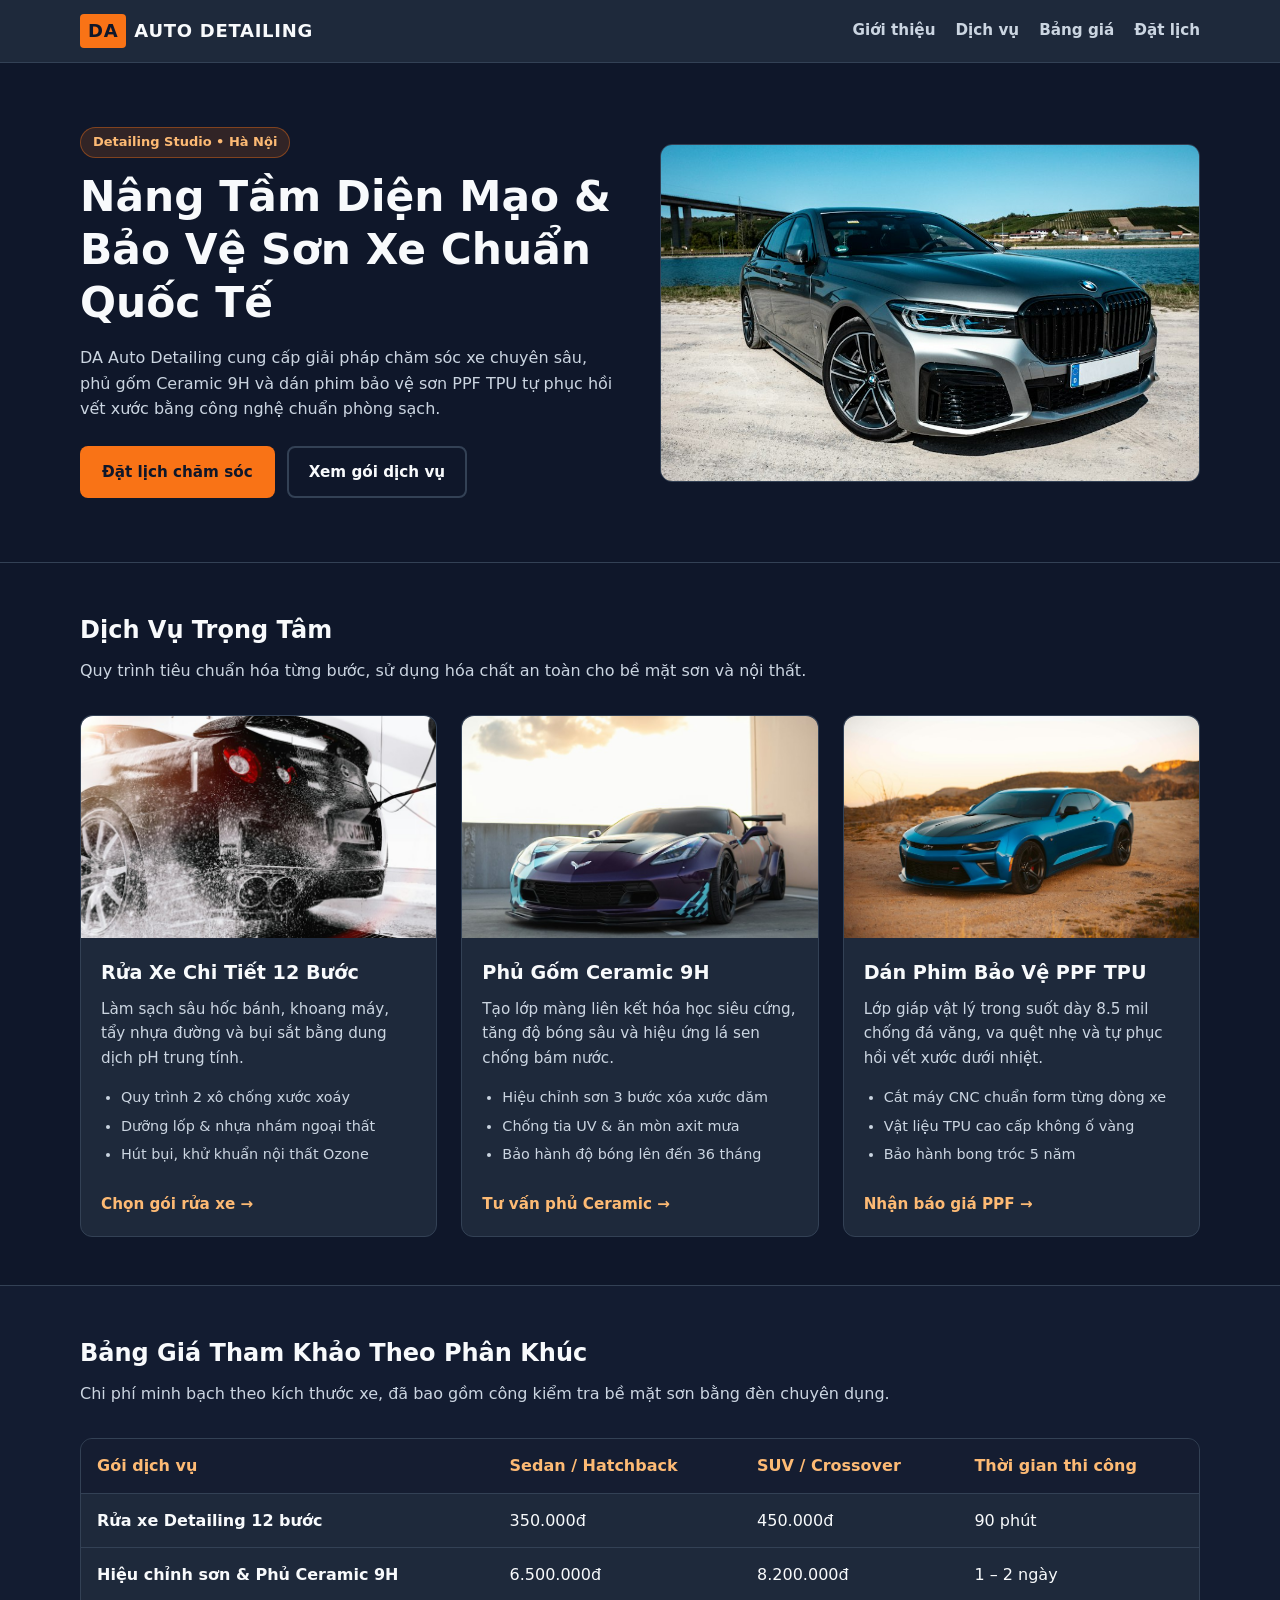
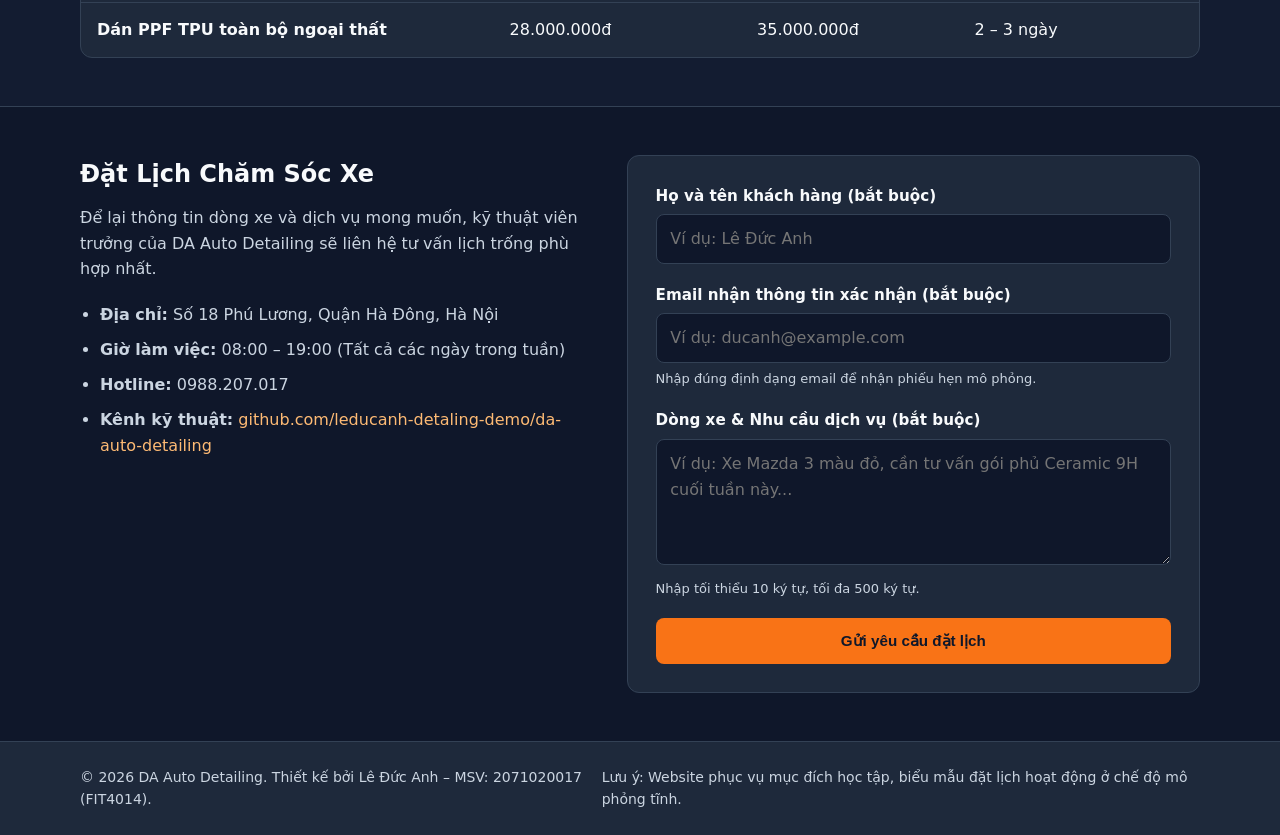
==== index.html @ fca6de33 "Add files via upload" ====
<!DOCTYPE html>
<html lang="vi">

<head>
    <meta charset="UTF-8">
    <meta name="viewport" content="width=device-width, initial-scale=1.0">
    <title>DA Auto Detailing | Chăm Sóc & Bảo Vệ Xe Công Nghệ Cao</title>
    <link rel="stylesheet" href="css/style.css">
</head>

<body>
    <header class="site-header">
        <div class="container header-inner">
            <a href="index.html" class="brand-logo" aria-label="Trang chủ DA Auto Detailing">
                <span class="brand-mark">DA</span> AUTO DETAILING
            </a>
            <nav class="site-nav" aria-label="Điều hướng chính">
                <a href="#gioi-thieu">Giới thiệu</a>
                <a href="#dich-vu">Dịch vụ</a>
                <a href="#bang-gia">Bảng giá</a>
                <a href="#dat-lich">Đặt lịch</a>
            </nav>
        </div>
    </header>

    <main>
        <section id="gioi-thieu" class="hero-section">
            <div class="container hero-inner">
                <div class="hero-text">
                    <span class="hero-badge">Detailing Studio • Hà Nội</span>
                    <h1>Nâng Tầm Diện Mạo &amp; Bảo Vệ Sơn Xe Chuẩn Quốc Tế</h1>
                    <p>
                        DA Auto Detailing cung cấp giải pháp chăm sóc xe chuyên sâu, phủ gốm Ceramic 9H và dán phim bảo
                        vệ sơn PPF TPU tự phục hồi vết xước bằng công nghệ chuẩn phòng sạch.
                    </p>
                    <div class="hero-actions">
                        <a href="#dat-lich" class="btn btn-primary">Đặt lịch chăm sóc</a>
                        <a href="#dich-vu" class="btn btn-outline">Xem gói dịch vụ</a>
                    </div>
                </div>
                <div class="hero-media">
                    <img src="assets/images/hero-detailing.jpg"
                        alt="Kỹ thuật viên đang đánh bóng hiệu chỉnh bề mặt sơn xe thể thao màu đen trong xưởng DA Auto Detailing"
                        width="900" height="600">
                </div>
            </div>
        </section>

        <section id="dich-vu" class="section-block">
            <div class="container">
                <div class="section-head">
                    <h2>Dịch Vụ Trọng Tâm</h2>
                    <p>Quy trình tiêu chuẩn hóa từng bước, sử dụng hóa chất an toàn cho bề mặt sơn và nội thất.</p>
                </div>

                <div class="service-grid">
                    <article class="service-card">
                        <div class="card-thumb">
                            <img src="assets/images/rua-xe-chi-tiet.jpg"
                                alt="Rửa xe chi tiết bằng phương pháp bọt tuyết trung tính không chạm" width="800"
                                height="500">
                        </div>
                        <div class="card-body">
                            <h3>Rửa Xe Chi Tiết 12 Bước</h3>
                            <p>Làm sạch sâu hốc bánh, khoang máy, tẩy nhựa đường và bụi sắt bằng dung dịch pH trung
                                tính.</p>
                            <ul class="feature-list">
                                <li>Quy trình 2 xô chống xước xoáy</li>
                                <li>Dưỡng lốp &amp; nhựa nhám ngoại thất</li>
                                <li>Hút bụi, khử khuẩn nội thất Ozone</li>
                            </ul>
                            <a href="#dat-lich" class="card-link">Chọn gói rửa xe →</a>
                        </div>
                    </article>

                    <article class="service-card">
                        <div class="card-thumb">
                            <img src="assets/images/phu-ceramic.jpg"
                                alt="Bề mặt sơn xe bóng gương sau khi hoàn thiện phủ Ceramic 9H" width="800"
                                height="500">
                        </div>
                        <div class="card-body">
                            <h3>Phủ Gốm Ceramic 9H</h3>
                            <p>Tạo lớp màng liên kết hóa học siêu cứng, tăng độ bóng sâu và hiệu ứng lá sen chống bám
                                nước.</p>
                            <ul class="feature-list">
                                <li>Hiệu chỉnh sơn 3 bước xóa xước dăm</li>
                                <li>Chống tia UV &amp; ăn mòn axit mưa</li>
                                <li>Bảo hành độ bóng lên đến 36 tháng</li>
                            </ul>
                            <a href="#dat-lich" class="card-link">Tư vấn phủ Ceramic →</a>
                        </div>
                    </article>

                    <article class="service-card">
                        <div class="card-thumb">
                            <img src="assets/images/dan-ppf.jpg"
                                alt="Thi công dán phim bảo vệ sơn PPF TPU cho siêu xe thể thao" width="800"
                                height="500">
                        </div>
                        <div class="card-body">
                            <h3>Dán Phim Bảo Vệ PPF TPU</h3>
                            <p>Lớp giáp vật lý trong suốt dày 8.5 mil chống đá văng, va quệt nhẹ và tự phục hồi vết xước
                                dưới nhiệt.</p>
                            <ul class="feature-list">
                                <li>Cắt máy CNC chuẩn form từng dòng xe</li>
                                <li>Vật liệu TPU cao cấp không ố vàng</li>
                                <li>Bảo hành bong tróc 5 năm</li>
                            </ul>
                            <a href="#dat-lich" class="card-link">Nhận báo giá PPF →</a>
                        </div>
                    </article>
                </div>
            </div>
        </section>

        <section id="bang-gia" class="section-block section-alt">
            <div class="container">
                <div class="section-head">
                    <h2>Bảng Giá Tham Khảo Theo Phân Khúc</h2>
                    <p>Chi phí minh bạch theo kích thước xe, đã bao gồm công kiểm tra bề mặt sơn bằng đèn chuyên dụng.
                    </p>
                </div>

                <div class="table-wrapper">
                    <table class="pricing-table">
                        <thead>
                            <tr>
                                <th scope="col">Gói dịch vụ</th>
                                <th scope="col">Sedan / Hatchback</th>
                                <th scope="col">SUV / Crossover</th>
                                <th scope="col">Thời gian thi công</th>
                            </tr>
                        </thead>
                        <tbody>
                            <tr>
                                <th scope="row">Rửa xe Detailing 12 bước</th>
                                <td>350.000đ</td>
                                <td>450.000đ</td>
                                <td>90 phút</td>
                            </tr>
                            <tr>
                                <th scope="row">Hiệu chỉnh sơn &amp; Phủ Ceramic 9H</th>
                                <td>6.500.000đ</td>
                                <td>8.200.000đ</td>
                                <td>1 – 2 ngày</td>
                            </tr>
                            <tr>
                                <th scope="row">Dán PPF TPU toàn bộ ngoại thất</th>
                                <td>28.000.000đ</td>
                                <td>35.000.000đ</td>
                                <td>2 – 3 ngày</td>
                            </tr>
                        </tbody>
                    </table>
                </div>
            </div>
        </section>

        <section id="dat-lich" class="section-block">
            <div class="container contact-layout">
                <div class="contact-info">
                    <h2>Đặt Lịch Chăm Sóc Xe</h2>
                    <p>
                        Để lại thông tin dòng xe và dịch vụ mong muốn, kỹ thuật viên trưởng của DA Auto Detailing sẽ
                        liên hệ tư vấn lịch trống phù hợp nhất.
                    </p>
                    <ul class="info-list">
                        <li><strong>Địa chỉ:</strong> Số 18 Phú Lương, Quận Hà Đông, Hà Nội</li>
                        <li><strong>Giờ làm việc:</strong> 08:00 – 19:00 (Tất cả các ngày trong tuần)</li>
                        <li><strong>Hotline:</strong> 0988.207.017</li>
                        <li>
                            <strong>Kênh kỹ thuật:</strong>
                            <a href="https://github.com/leducanh-detaling-demo/da-auto-detailing" target="_blank"
                                rel="noopener">
                                github.com/leducanh-detaling-demo/da-auto-detailing
                            </a>
                        </li>
                    </ul>
                </div>

                <form class="booking-form" action="ket-qua.html" method="get">
                    <div class="form-group">
                        <label for="fullname">Họ và tên khách hàng (bắt buộc)</label>
                        <input type="text" id="fullname" name="fullname" placeholder="Ví dụ: Lê Đức Anh"
                            autocomplete="name" required minlength="2" maxlength="80">
                    </div>

                    <div class="form-group">
                        <label for="email">Email nhận thông tin xác nhận (bắt buộc)</label>
                        <input type="email" id="email" name="email" placeholder="Ví dụ: ducanh@example.com"
                            autocomplete="email" required aria-describedby="email-help">
                        <p id="email-help" class="field-help">Nhập đúng định dạng email để nhận phiếu hẹn mô phỏng.</p>
                    </div>

                    <div class="form-group">
                        <label for="service-note">Dòng xe &amp; Nhu cầu dịch vụ (bắt buộc)</label>
                        <textarea id="service-note" name="service_note" rows="4"
                            placeholder="Ví dụ: Xe Mazda 3 màu đỏ, cần tư vấn gói phủ Ceramic 9H cuối tuần này..."
                            required minlength="10" maxlength="500" aria-describedby="note-help"></textarea>
                        <p id="note-help" class="field-help">Nhập tối thiểu 10 ký tự, tối đa 500 ký tự.</p>
                    </div>

                    <button type="submit" class="btn btn-primary btn-full">Gửi yêu cầu đặt lịch</button>
                </form>
            </div>
        </section>
    </main>

    <footer class="site-footer">
        <div class="container footer-inner">
            <p>&copy; 2026 DA Auto Detailing. Thiết kế bởi Lê Đức Anh – MSV: 2071020017 (FIT4014).</p>
            <p class="footer-note">Lưu ý: Website phục vụ mục đích học tập, biểu mẫu đặt lịch hoạt động ở chế độ mô
                phỏng tĩnh.</p>
        </div>
    </footer>
</body>

</html>
---- css/style.css ----
/* =========================================================
   1. DESIGN TOKENS & RESET (BOX MODEL)
   ========================================================= */
:root {
    --bg-page: #0f172a;
    --bg-surface: #1e293b;
    --bg-alt: #131c31;
    --text-main: #f8fafc;
    --text-muted: #cbd5e1;
    --accent: #f97316;
    --accent-hover: #ea580c;
    --border-color: #334155;
    --focus-ring: #38bdf8;
    --error-color: #ef4444;
}

*,
*::before,
*::after {
    box-sizing: border-box;
}

html {
    scroll-behavior: smooth;
}

body {
    margin: 0;
    font-family: system-ui, -apple-system, "Segoe UI", Roboto, sans-serif;
    background-color: var(--bg-page);
    color: var(--text-main);
    line-height: 1.6;
}

img {
    display: block;
    max-width: 100%;
    height: auto;
}

a {
    color: inherit;
    text-decoration: none;
}

/* Hien thi vien focus ro rang khi dieu huong bang ban phim (Tab) */
a:focus-visible,
button:focus-visible,
input:focus-visible,
textarea:focus-visible {
    outline: 3px solid var(--focus-ring);
    outline-offset: 3px;
}

/* =========================================================
   2. CONTAINER & HEADER / NAVIGATION (MOBILE-FIRST)
   ========================================================= */
.container {
    width: 100%;
    max-width: 72rem;
    margin-inline: auto;
    padding-inline: 1rem;
}

.site-header {
    background-color: var(--bg-surface);
    border-bottom: 1px solid var(--border-color);
    position: sticky;
    top: 0;
    z-index: 10;
}

.header-inner {
    display: flex;
    flex-direction: column;
    gap: 0.75rem;
    padding-block: 0.875rem;
}

.brand-logo {
    font-weight: 800;
    font-size: 1.125rem;
    letter-spacing: 0.04em;
    display: inline-flex;
    align-items: center;
    gap: 0.5rem;
}

.brand-mark {
    background-color: var(--accent);
    color: #0f172a;
    padding: 0.15rem 0.5rem;
    border-radius: 4px;
    font-weight: 900;
}

.site-nav {
    display: flex;
    flex-wrap: wrap;
    gap: 0.5rem 1.25rem;
}

.site-nav a {
    color: var(--text-muted);
    font-weight: 600;
    font-size: 0.95rem;
    padding-block: 0.25rem;
    border-bottom: 2px solid transparent;
    transition: color 180ms ease, border-color 180ms ease;
}

.site-nav a:hover {
    color: var(--text-main);
    border-bottom-color: var(--accent);
}

/* =========================================================
   3. HERO SECTION & BUTTONS
   ========================================================= */
.hero-section {
    padding-block: 2.5rem;
    border-bottom: 1px solid var(--border-color);
}

.hero-inner {
    display: flex;
    flex-direction: column-reverse;
    gap: 1.75rem;
}

.hero-badge {
    display: inline-block;
    background-color: rgba(249, 115, 22, 0.15);
    color: #fdba74;
    border: 1px solid rgba(249, 115, 22, 0.4);
    padding: 0.25rem 0.75rem;
    border-radius: 999px;
    font-size: 0.8125rem;
    font-weight: 600;
    margin-bottom: 0.75rem;
}

.hero-text h1 {
    margin: 0 0 1rem;
    font-size: 1.75rem;
    line-height: 1.25;
}

.hero-text p {
    margin: 0 0 1.5rem;
    color: var(--text-muted);
}

.hero-actions {
    display: flex;
    flex-wrap: wrap;
    gap: 0.75rem;
}

.hero-media img {
    width: 100%;
    aspect-ratio: 16 / 10;
    object-fit: cover;
    border-radius: 0.75rem;
    border: 1px solid var(--border-color);
}

.btn {
    display: inline-flex;
    align-items: center;
    justify-content: center;
    padding: 0.75rem 1.25rem;
    border-radius: 0.5rem;
    font-weight: 700;
    font-size: 0.95rem;
    cursor: pointer;
    border: 2px solid transparent;
    transition: background-color 180ms ease, color 180ms ease, transform 180ms ease;
}

.btn:active {
    transform: translateY(1px);
}

.btn-primary {
    background-color: var(--accent);
    color: #0f172a;
}

.btn-primary:hover {
    background-color: var(--accent-hover);
    color: #ffffff;
}

.btn-outline {
    border-color: var(--border-color);
    color: var(--text-main);
    background-color: transparent;
}

.btn-outline:hover {
    border-color: var(--accent);
    color: #fdba74;
}

.btn-full {
    width: 100%;
}

/* =========================================================
   4. SERVICE CARDS (GRID 1 COT MAC DINH)
   ========================================================= */
.section-block {
    padding-block: 3rem;
}

.section-alt {
    background-color: var(--bg-alt);
    border-block: 1px solid var(--border-color);
}

.section-head {
    margin-bottom: 2rem;
}

.section-head h2 {
    margin: 0 0 0.5rem;
    font-size: 1.5rem;
}

.section-head p {
    margin: 0;
    color: var(--text-muted);
}

.service-grid {
    display: grid;
    grid-template-columns: 1fr;
    gap: 1.5rem;
}

.service-card {
    min-width: 0;
    background-color: var(--bg-surface);
    border: 1px solid var(--border-color);
    border-radius: 0.75rem;
    display: flex;
    flex-direction: column;
    transition: transform 180ms ease, border-color 180ms ease;
}

.service-card:hover,
.service-card:focus-within {
    transform: translateY(-4px);
    border-color: var(--accent);
}

.card-thumb {
    overflow: hidden;
    border-top-left-radius: 0.75rem;
    border-top-right-radius: 0.75rem;
}

.card-thumb img {
    width: 100%;
    aspect-ratio: 16 / 10;
    object-fit: cover;
}

.card-body {
    padding: 1.25rem;
    display: flex;
    flex-direction: column;
    flex: 1;
}

.card-body h3 {
    margin: 0 0 0.5rem;
    font-size: 1.2rem;
}

.card-body p {
    margin: 0 0 1rem;
    color: var(--text-muted);
    font-size: 0.95rem;
}

.feature-list {
    margin: 0 0 1.25rem;
    padding-left: 1.25rem;
    color: var(--text-muted);
    font-size: 0.9rem;
}

.feature-list li {
    margin-bottom: 0.35rem;
}

.card-link {
    margin-top: auto;
    color: #fdba74;
    font-weight: 700;
    font-size: 0.95rem;
    overflow-wrap: anywhere;
}

.card-link:hover {
    text-decoration: underline;
}

/* =========================================================
   5. PRICING TABLE (RESPONSIVE WRAPPER)
   ========================================================= */
.table-wrapper {
    width: 100%;
    overflow-x: auto;
    border: 1px solid var(--border-color);
    border-radius: 0.75rem;
    background-color: var(--bg-surface);
}

.pricing-table {
    width: 100%;
    border-collapse: collapse;
    text-align: left;
    min-width: 32rem;
}

.pricing-table th,
.pricing-table td {
    padding: 0.875rem 1rem;
    border-bottom: 1px solid var(--border-color);
}

.pricing-table thead th {
    background-color: rgba(15, 23, 42, 0.6);
    color: #fdba74;
    font-weight: 700;
}

.pricing-table tbody tr:last-child th,
.pricing-table tbody tr:last-child td {
    border-bottom: none;
}

/* =========================================================
   6. CONTACT & STATIC FORM VALIDATION
   ========================================================= */
.contact-layout {
    display: grid;
    grid-template-columns: 1fr;
    gap: 2rem;
}

.contact-info h2 {
    margin: 0 0 0.75rem;
    font-size: 1.5rem;
}

.contact-info p {
    margin: 0 0 1.25rem;
    color: var(--text-muted);
}

.info-list {
    margin: 0;
    padding-left: 1.25rem;
    color: var(--text-muted);
}

.info-list li {
    margin-bottom: 0.6rem;
}

.info-list a {
    color: #fdba74;
    overflow-wrap: anywhere;
}

.booking-form {
    background-color: var(--bg-surface);
    border: 1px solid var(--border-color);
    border-radius: 0.75rem;
    padding: 1.25rem;
}

.form-group {
    margin-bottom: 1.15rem;
}

.form-group label {
    display: block;
    font-weight: 600;
    margin-bottom: 0.4rem;
    font-size: 0.95rem;
}

.form-group input,
.form-group textarea {
    width: 100%;
    padding: 0.7rem 0.85rem;
    border-radius: 0.5rem;
    border: 1px solid var(--border-color);
    background-color: var(--bg-page);
    color: var(--text-main);
    font: inherit;
}

.form-group input:user-invalid,
.form-group textarea:user-invalid {
    border: 2px solid var(--error-color);
}

.field-help {
    margin: 0.35rem 0 0;
    font-size: 0.8125rem;
    color: var(--text-muted);
}

/* =========================================================
   7. RESULT PAGE & FOOTER
   ========================================================= */
.result-main {
    padding-block: 4rem;
    min-height: 70vh;
    display: flex;
    align-items: center;
}

.result-card {
    max-width: 40rem;
    margin-inline: auto;
    background-color: var(--bg-surface);
    border: 1px solid var(--border-color);
    border-radius: 0.75rem;
    padding: 2rem 1.5rem;
}

.result-card h1 {
    margin: 0 0 0.75rem;
    font-size: 1.65rem;
}

.notice-box {
    background-color: var(--bg-page);
    border-left: 4px solid var(--accent);
    padding: 1rem;
    margin-block: 1.25rem 1.75rem;
    border-radius: 0.35rem;
    font-size: 0.925rem;
    color: var(--text-muted);
}

.site-footer {
    background-color: var(--bg-surface);
    border-top: 1px solid var(--border-color);
    padding-block: 1.5rem;
    color: var(--text-muted);
    font-size: 0.875rem;
}

.footer-inner {
    display: flex;
    flex-direction: column;
    gap: 0.35rem;
}

.footer-inner p {
    margin: 0;
}

/* =========================================================
   8. RESPONSIVE BREAKPOINTS (B1 = 640px, B2 = 960px)
   ========================================================= */

/* B1 = 640px: Du cho cho 2 cot card (2*280 + 24 + 2*16 = 616px -> chon 640px) */
@media (min-width: 640px) {
    .header-inner {
        flex-direction: row;
        align-items: center;
        justify-content: space-between;
    }

    .hero-text h1 {
        font-size: 2.25rem;
    }

    .service-grid {
        grid-template-columns: repeat(2, minmax(0, 1fr));
    }

    .booking-form {
        padding: 1.75rem;
    }
}

/* B2 = 960px: Du cho cho 3 cot card (3*280 + 2*24 + 2*16 = 920px -> chon 960px) */
@media (min-width: 960px) {
    .hero-section {
        padding-block: 4rem;
    }

    .hero-inner {
        flex-direction: row;
        align-items: center;
        gap: 2.5rem;
    }

    .hero-text,
    .hero-media {
        flex: 1;
    }

    .hero-text h1 {
        font-size: 2.65rem;
    }

    .service-grid {
        grid-template-columns: repeat(3, minmax(0, 1fr));
    }

    .contact-layout {
        grid-template-columns: 1fr 1.15fr;
        align-items: start;
        gap: 3rem;
    }

    .footer-inner {
        flex-direction: row;
        justify-content: space-between;
        align-items: center;
    }
}
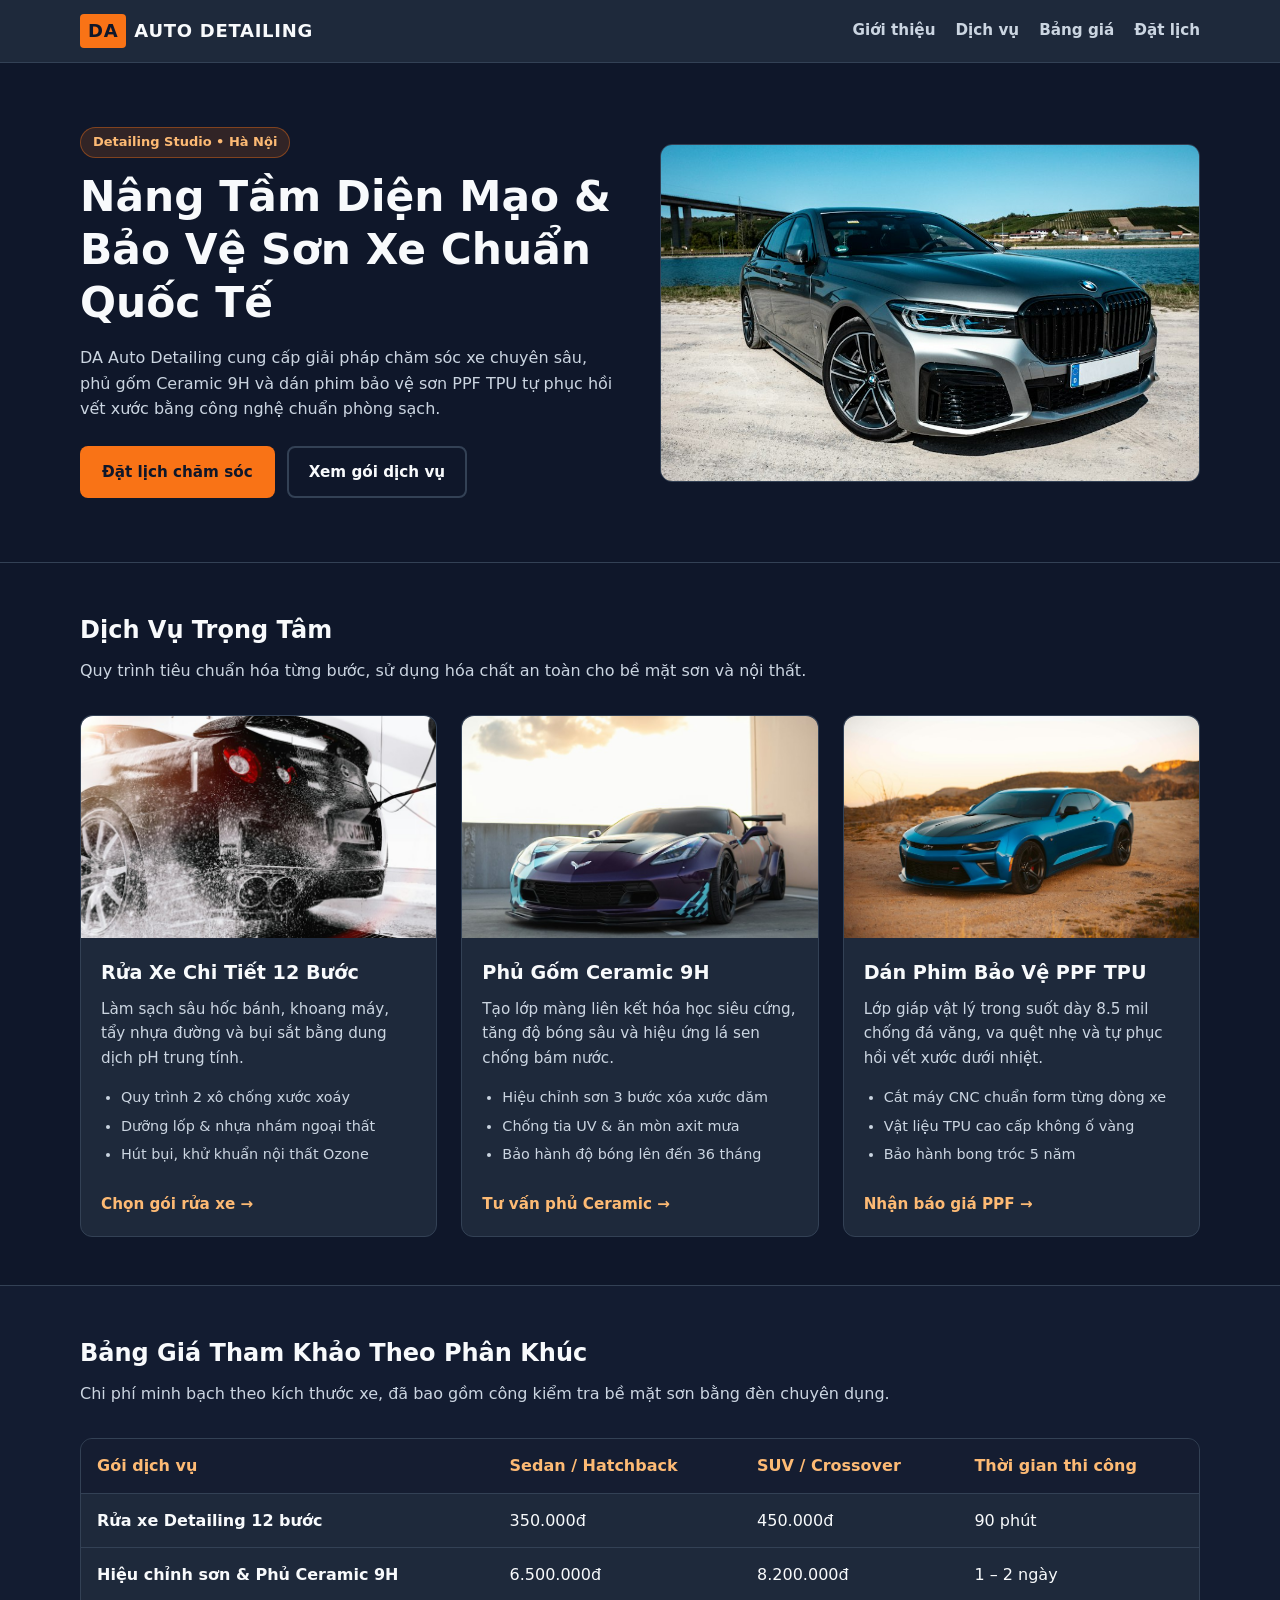
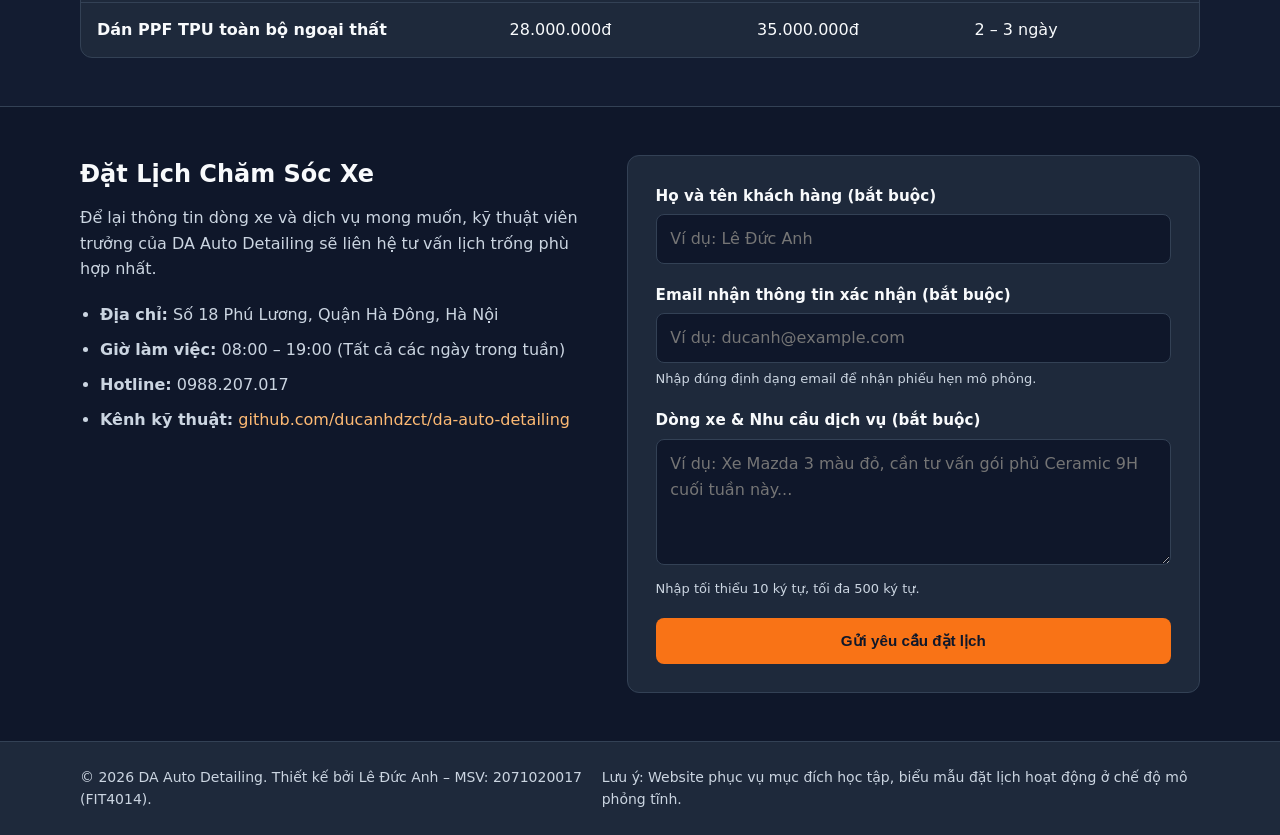
==== commit 0c1636d7: "docs(v3): chuan hoa ho so ban giao docs/ va minh chung kiem thu A3" ====
--- a/index.html
+++ b/index.html
@@ -171,9 +171,8 @@
                         <li><strong>Hotline:</strong> 0988.207.017</li>
                         <li>
                             <strong>Kênh kỹ thuật:</strong>
-                            <a href="https://github.com/leducanh-detaling-demo/da-auto-detailing" target="_blank"
-                                rel="noopener">
-                                github.com/leducanh-detaling-demo/da-auto-detailing
+                            <a href="https://github.com/ducanhdzct/da-auto-detailing" target="_blank" rel="noopener">
+                                github.com/ducanhdzct/da-auto-detailing
                             </a>
                         </li>
                     </ul>
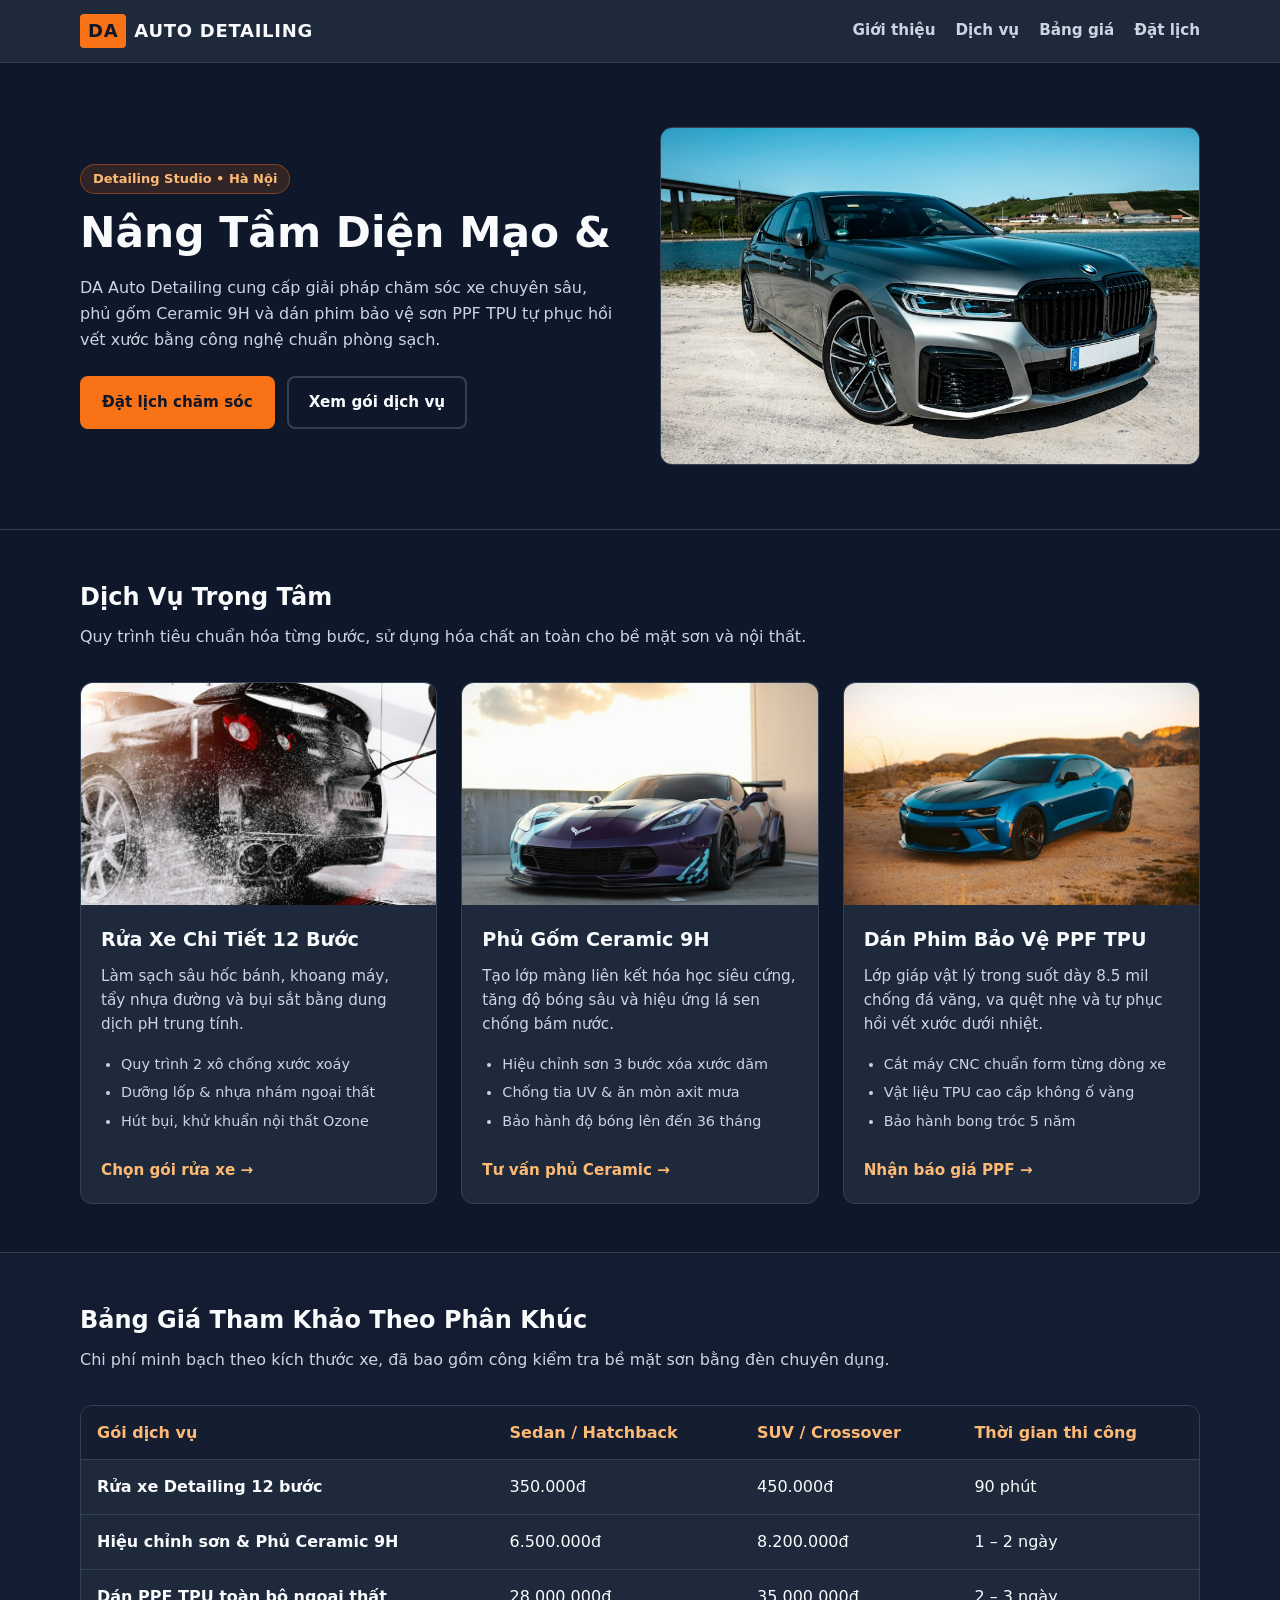
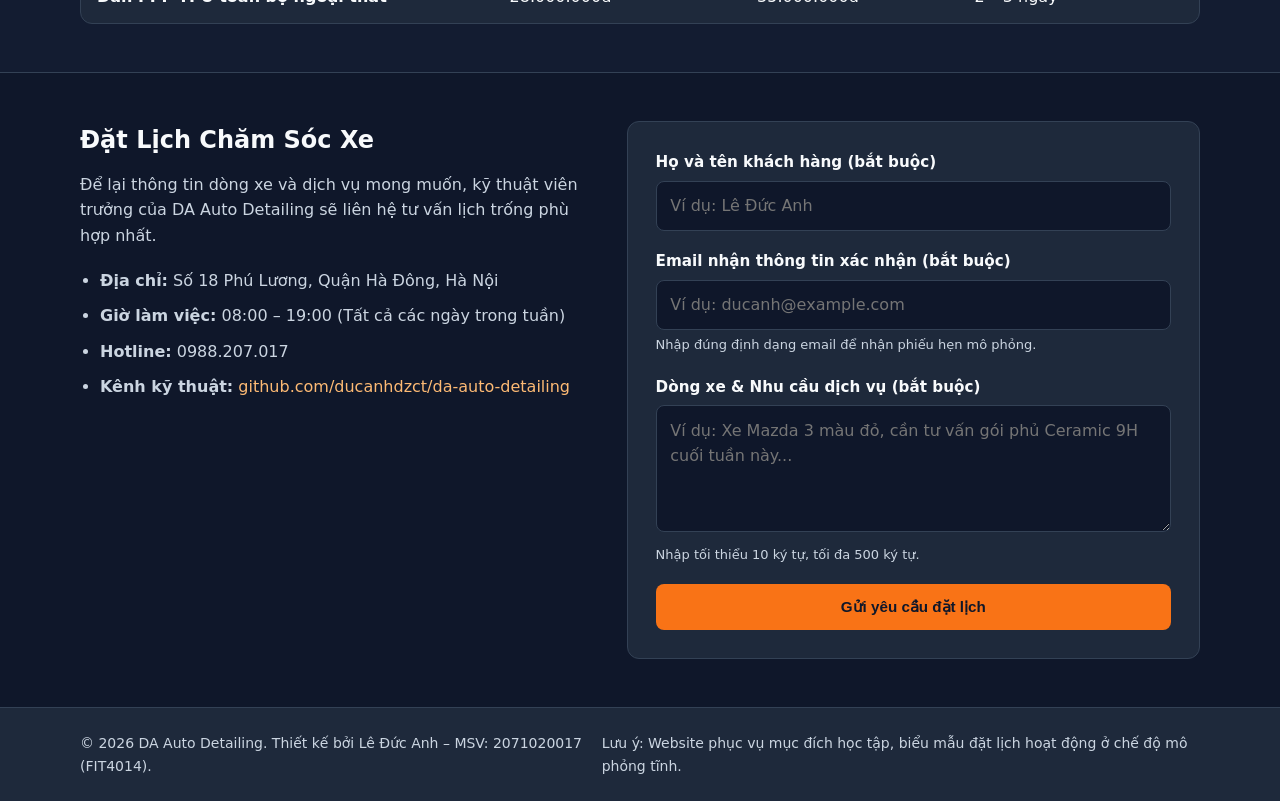
==== commit 48a27e3a: "Refactor index.html structure and content" ====
--- a/index.html
+++ b/index.html
@@ -28,7 +28,7 @@
             <div class="container hero-inner">
                 <div class="hero-text">
                     <span class="hero-badge">Detailing Studio • Hà Nội</span>
-                    <h1>Nâng Tầm Diện Mạo &amp; Bảo Vệ Sơn Xe Chuẩn Quốc Tế</h1>
+                    <h1>Nâng Tầm Diện Mạo &amp; </h1>
                     <p>
                         DA Auto Detailing cung cấp giải pháp chăm sóc xe chuyên sâu, phủ gốm Ceramic 9H và dán phim bảo
                         vệ sơn PPF TPU tự phục hồi vết xước bằng công nghệ chuẩn phòng sạch.
@@ -215,4 +215,4 @@
     </footer>
 </body>
 
-</html>+</html>
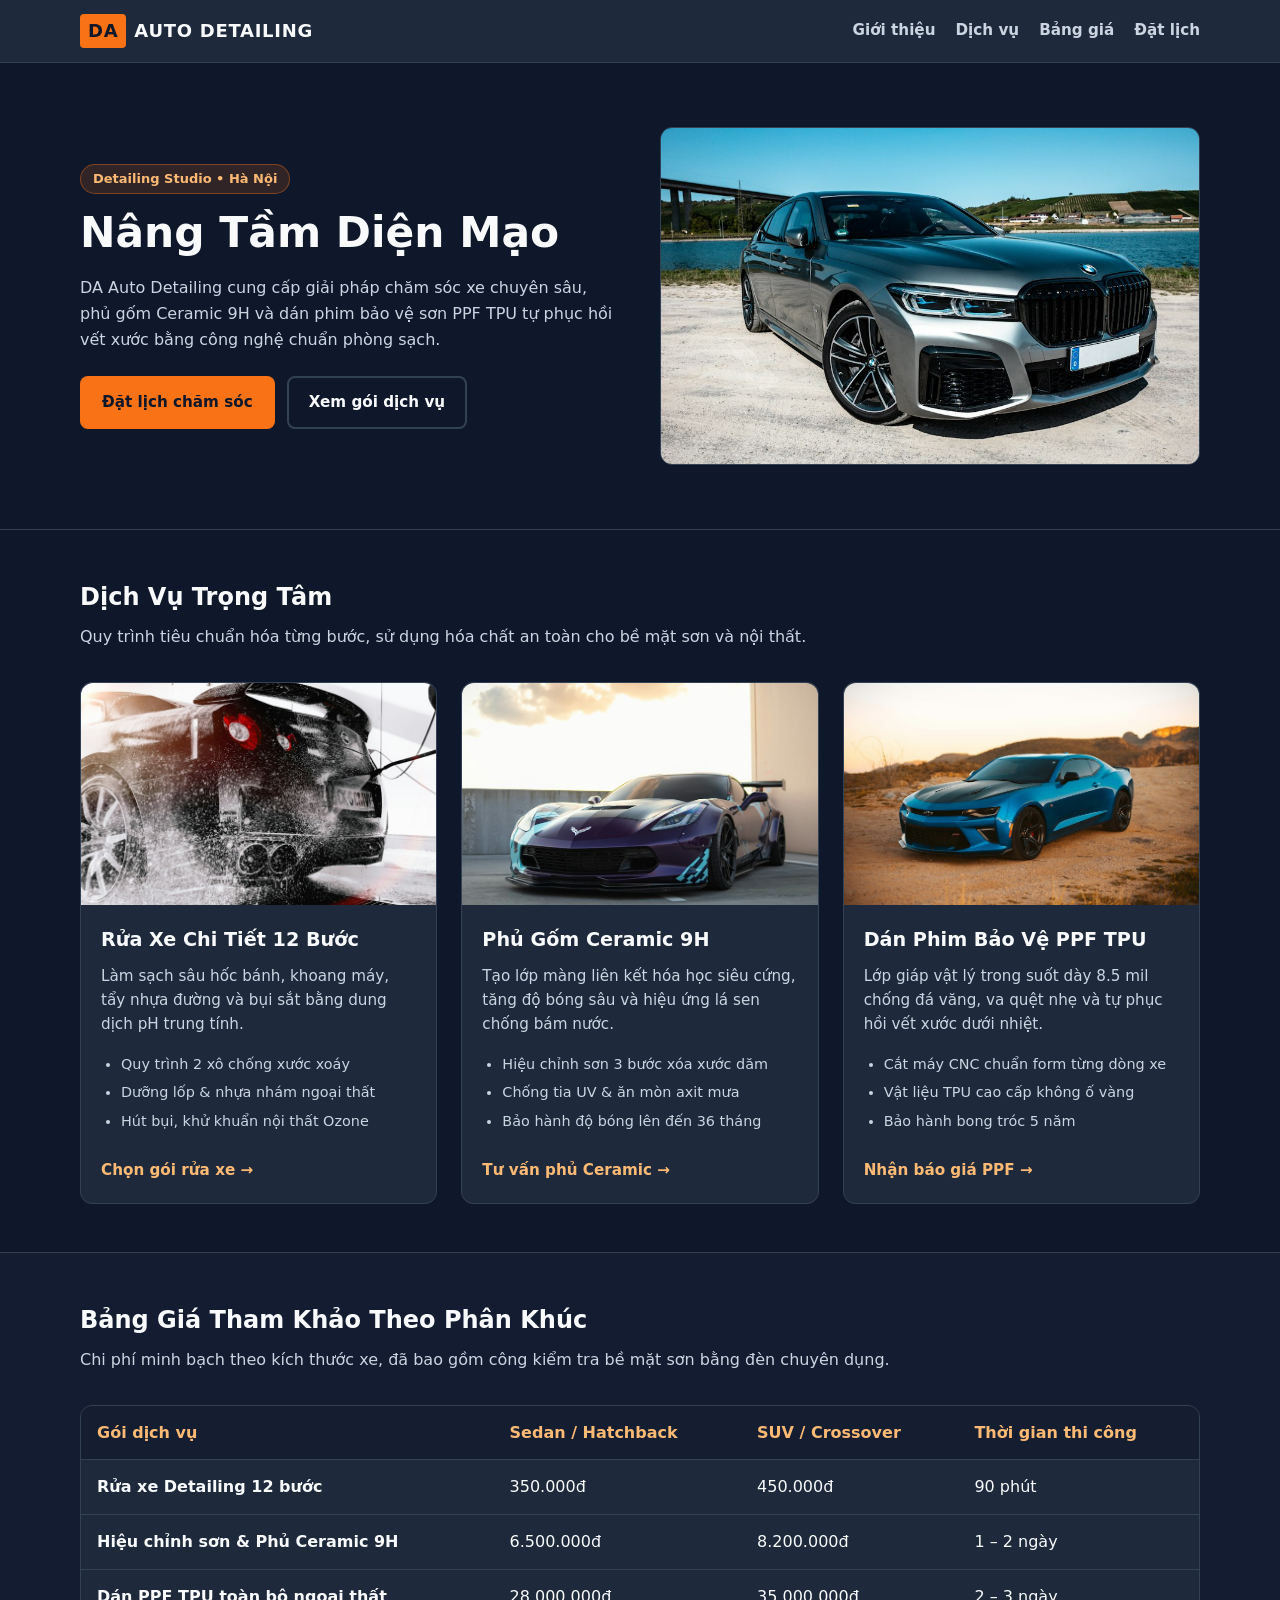
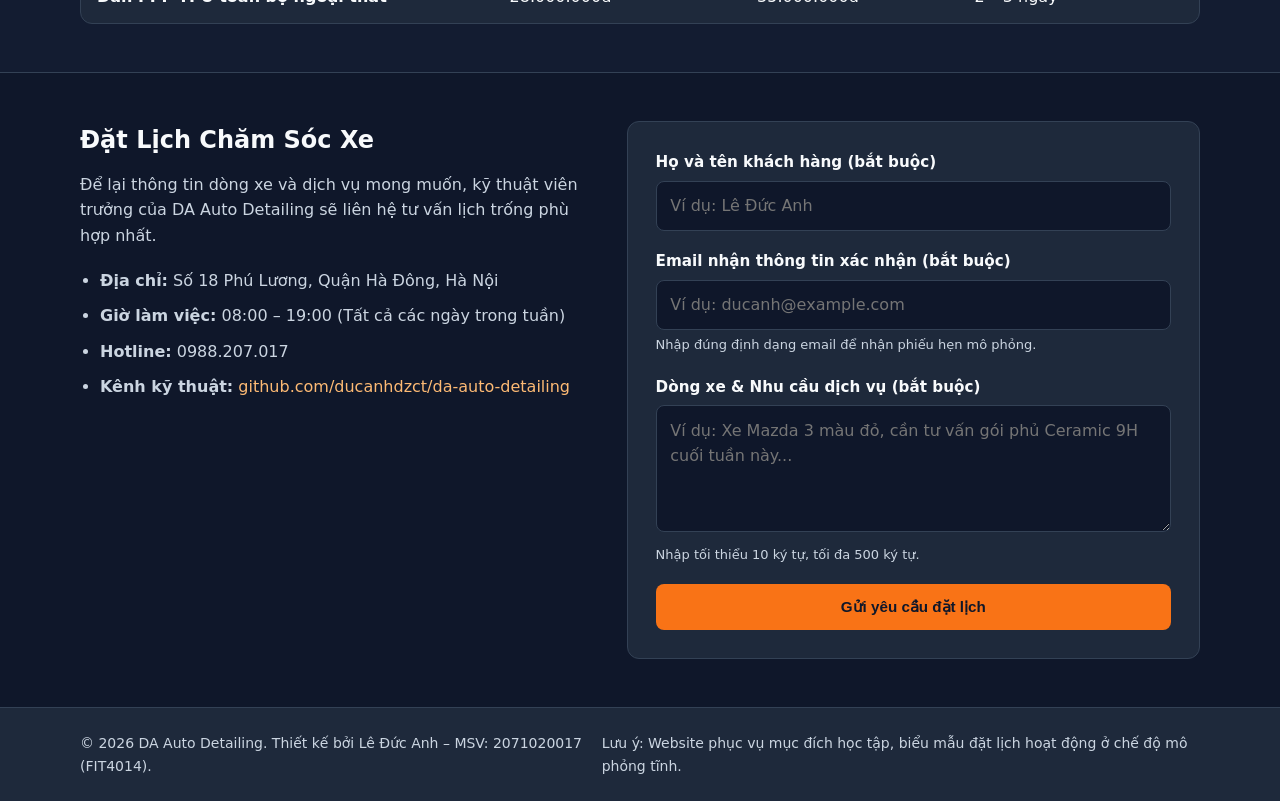
==== commit 91c677f3: "Restore index.html to original state" ====
--- a/index.html
+++ b/index.html
@@ -28,7 +28,7 @@
             <div class="container hero-inner">
                 <div class="hero-text">
                     <span class="hero-badge">Detailing Studio • Hà Nội</span>
-                    <h1>Nâng Tầm Diện Mạo &amp; </h1>
+                    <h1>Nâng Tầm Diện Mạo </h1>
                     <p>
                         DA Auto Detailing cung cấp giải pháp chăm sóc xe chuyên sâu, phủ gốm Ceramic 9H và dán phim bảo
                         vệ sơn PPF TPU tự phục hồi vết xước bằng công nghệ chuẩn phòng sạch.
